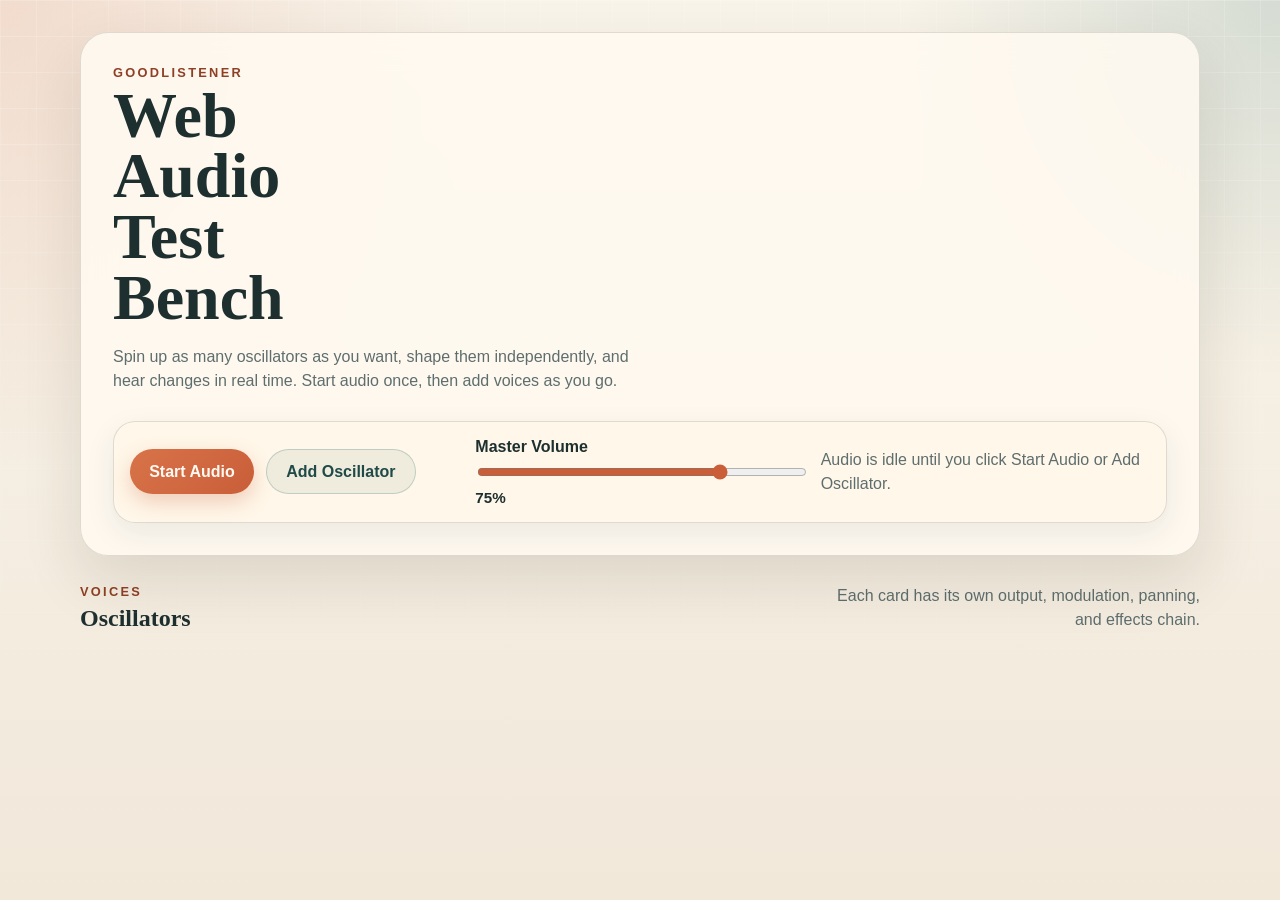
==== index.html @ a740b89d "initial test webaudio files" ====
<!DOCTYPE html>
<html lang="en">
<head>
  <meta charset="UTF-8">
  <meta name="viewport" content="width=device-width, initial-scale=1.0">
  <title>goodlistener | Web Audio Test Bench</title>
  <link rel="stylesheet" href="styles.css">
</head>
<body>
  <main class="page-shell">
    <section class="hero">
      <p class="eyebrow">goodlistener</p>
      <h1>Web Audio Test Bench</h1>
      <p class="hero-copy">
        Spin up as many oscillators as you want, shape them independently, and hear changes in real time.
        Start audio once, then add voices as you go.
      </p>

      <div class="global-panel">
        <div class="global-actions">
          <button id="start-audio" class="primary-button" type="button">Start Audio</button>
          <button id="add-oscillator" class="secondary-button" type="button">Add Oscillator</button>
        </div>

        <label class="global-control">
          <span>Master Volume</span>
          <input id="master-volume" type="range" min="0" max="1" step="0.01" value="0.75">
          <strong id="master-volume-value">75%</strong>
        </label>

        <p id="audio-status" class="status-text">
          Audio is idle until you click Start Audio or Add Oscillator.
        </p>
      </div>
    </section>

    <section class="oscillator-section">
      <div class="section-heading">
        <div>
          <p class="section-kicker">Voices</p>
          <h2>Oscillators</h2>
        </div>
        <p class="section-note">
          Each card has its own output, modulation, panning, and effects chain.
        </p>
      </div>

      <div id="oscillator-list" class="oscillator-list" aria-live="polite"></div>
    </section>
  </main>

  <template id="oscillator-template">
    <article class="oscillator-card">
      <div class="oscillator-header">
        <div>
          <p class="card-kicker">Signal Path</p>
          <h3 class="oscillator-title">Oscillator</h3>
        </div>
        <div class="oscillator-actions">
          <label class="toggle">
            <input data-control="active" type="checkbox">
            <span>On</span>
          </label>
          <button data-action="remove" class="ghost-button" type="button">Remove</button>
        </div>
      </div>

      <div class="control-grid">
        <label class="control">
          <span class="control-label">Waveform</span>
          <select data-control="waveform">
            <option value="sine">Sine</option>
            <option value="triangle">Triangle</option>
            <option value="square">Square</option>
            <option value="sawtooth">Sawtooth</option>
          </select>
        </label>

        <label class="control">
          <span class="control-label">Volume</span>
          <input data-control="volume" type="range" min="0" max="1" step="0.01" value="0.25">
          <strong data-value="volume">25%</strong>
        </label>

        <label class="control">
          <span class="control-label">Frequency</span>
          <input data-control="frequency" type="range" min="20" max="2000" step="1" value="220">
          <strong data-value="frequency">220 Hz</strong>
        </label>

        <label class="control">
          <span class="control-label">Detune</span>
          <input data-control="detune" type="range" min="-1200" max="1200" step="1" value="0">
          <strong data-value="detune">0 cents</strong>
        </label>

        <label class="control">
          <span class="control-label">Vibrato Depth</span>
          <input data-control="vibratoDepth" type="range" min="0" max="100" step="0.1" value="0">
          <strong data-value="vibratoDepth">0.0 Hz</strong>
        </label>

        <label class="control">
          <span class="control-label">Vibrato Speed</span>
          <input data-control="vibratoRate" type="range" min="0.1" max="20" step="0.1" value="5">
          <strong data-value="vibratoRate">5.0 Hz</strong>
        </label>

        <label class="control">
          <span class="control-label">Pan</span>
          <input data-control="pan" type="range" min="-1" max="1" step="0.01" value="0">
          <strong data-value="pan">Center</strong>
        </label>

        <label class="control">
          <span class="control-label">Filter Cutoff</span>
          <input data-control="filterCutoff" type="range" min="80" max="12000" step="1" value="12000">
          <strong data-value="filterCutoff">12000 Hz</strong>
        </label>

        <label class="control">
          <span class="control-label">Filter Resonance</span>
          <input data-control="filterQ" type="range" min="0.1" max="20" step="0.1" value="0.7">
          <strong data-value="filterQ">0.7 Q</strong>
        </label>

        <label class="control">
          <span class="control-label">Distortion</span>
          <input data-control="distortion" type="range" min="0" max="100" step="1" value="0">
          <strong data-value="distortion">0%</strong>
        </label>

        <label class="control">
          <span class="control-label">Delay Time</span>
          <input data-control="delayTime" type="range" min="0" max="0.8" step="0.01" value="0.18">
          <strong data-value="delayTime">0.18 s</strong>
        </label>

        <label class="control">
          <span class="control-label">Delay Mix</span>
          <input data-control="delayMix" type="range" min="0" max="1" step="0.01" value="0.12">
          <strong data-value="delayMix">12%</strong>
        </label>

        <label class="control">
          <span class="control-label">Delay Feedback</span>
          <input data-control="delayFeedback" type="range" min="0" max="0.9" step="0.01" value="0.2">
          <strong data-value="delayFeedback">20%</strong>
        </label>
      </div>
    </article>
  </template>

  <script src="audio-engine.js"></script>
  <script src="app.js"></script>
</body>
</html>
---- styles.css ----
:root {
  --bg: #f5efe3;
  --panel: rgba(255, 250, 241, 0.88);
  --panel-strong: rgba(255, 247, 234, 0.98);
  --ink: #1e2f2f;
  --muted: #5e6e6e;
  --accent: #c95e39;
  --accent-deep: #8f3f24;
  --border: rgba(30, 47, 47, 0.14);
  --shadow: 0 24px 60px rgba(50, 40, 23, 0.12);
}

* {
  box-sizing: border-box;
}

html,
body {
  margin: 0;
  min-height: 100%;
}

body {
  background:
    radial-gradient(circle at top left, rgba(201, 94, 57, 0.16), transparent 30%),
    radial-gradient(circle at top right, rgba(54, 112, 108, 0.18), transparent 24%),
    linear-gradient(180deg, #f9f4ea 0%, #f1e8da 100%);
  color: var(--ink);
  font-family: "Trebuchet MS", "Segoe UI", sans-serif;
}

body::before {
  content: "";
  position: fixed;
  inset: 0;
  pointer-events: none;
  background-image:
    linear-gradient(rgba(255, 255, 255, 0.25) 1px, transparent 1px),
    linear-gradient(90deg, rgba(255, 255, 255, 0.2) 1px, transparent 1px);
  background-size: 36px 36px;
  mask-image: linear-gradient(180deg, rgba(0, 0, 0, 0.8), transparent);
}

.page-shell {
  width: min(1120px, calc(100% - 2rem));
  margin: 0 auto;
  padding: 2rem 0 4rem;
}

.hero {
  padding: 2rem;
  border: 1px solid var(--border);
  border-radius: 28px;
  background: var(--panel);
  backdrop-filter: blur(16px);
  box-shadow: var(--shadow);
}

.eyebrow,
.section-kicker,
.card-kicker {
  margin: 0 0 0.35rem;
  font-size: 0.8rem;
  font-weight: 700;
  letter-spacing: 0.18em;
  text-transform: uppercase;
  color: var(--accent-deep);
}

.hero h1,
.section-heading h2,
.oscillator-title {
  margin: 0;
  font-family: Georgia, "Times New Roman", serif;
  font-weight: 700;
}

.hero h1 {
  font-size: clamp(2.4rem, 5vw, 4.8rem);
  line-height: 0.95;
  max-width: 9ch;
}

.hero-copy,
.section-note,
.status-text {
  color: var(--muted);
  line-height: 1.5;
}

.hero-copy {
  max-width: 58ch;
  margin: 1rem 0 0;
}

.global-panel,
.oscillator-card {
  border: 1px solid var(--border);
  background: var(--panel-strong);
  border-radius: 22px;
  box-shadow: 0 10px 30px rgba(30, 47, 47, 0.08);
}

.global-panel {
  margin-top: 1.75rem;
  padding: 1rem;
  display: grid;
  grid-template-columns: repeat(3, minmax(0, 1fr));
  gap: 1rem;
  align-items: center;
}

.global-actions {
  display: flex;
  flex-wrap: wrap;
  gap: 0.75rem;
}

.primary-button,
.secondary-button,
.ghost-button {
  appearance: none;
  border-radius: 999px;
  padding: 0.8rem 1.2rem;
  font: inherit;
  font-weight: 700;
  cursor: pointer;
  transition: transform 140ms ease, box-shadow 140ms ease, background 140ms ease;
}

.primary-button:hover,
.secondary-button:hover,
.ghost-button:hover {
  transform: translateY(-1px);
}

.primary-button {
  border: none;
  background: linear-gradient(135deg, #d87349 0%, #c95e39 100%);
  color: #fff9f2;
  box-shadow: 0 8px 20px rgba(201, 94, 57, 0.28);
}

.secondary-button {
  border: 1px solid rgba(54, 112, 108, 0.25);
  background: rgba(54, 112, 108, 0.08);
  color: #204a48;
}

.ghost-button {
  border: 1px solid rgba(30, 47, 47, 0.12);
  background: transparent;
  color: var(--ink);
}

.global-control,
.control {
  display: grid;
  gap: 0.4rem;
}

.global-control strong,
.control strong {
  font-size: 0.95rem;
}

.status-text {
  margin: 0;
}

.oscillator-section {
  margin-top: 1.75rem;
}

.section-heading {
  display: flex;
  justify-content: space-between;
  gap: 1rem;
  align-items: end;
}

.section-note {
  margin: 0;
  max-width: 42ch;
  text-align: right;
}

.oscillator-list {
  display: grid;
  gap: 1rem;
  margin-top: 1rem;
}

.oscillator-card {
  padding: 1rem;
}

.oscillator-header {
  display: flex;
  justify-content: space-between;
  gap: 1rem;
  align-items: start;
  margin-bottom: 1rem;
}

.oscillator-actions {
  display: flex;
  align-items: center;
  gap: 0.75rem;
}

.toggle {
  display: inline-flex;
  align-items: center;
  gap: 0.45rem;
  font-weight: 700;
}

.control-grid {
  display: grid;
  grid-template-columns: repeat(3, minmax(0, 1fr));
  gap: 0.9rem 1rem;
}

.control {
  padding: 0.8rem;
  border: 1px solid rgba(30, 47, 47, 0.08);
  border-radius: 18px;
  background: rgba(255, 255, 255, 0.5);
}

.control-label,
.global-control > span {
  font-weight: 700;
}

input[type="range"] {
  width: 100%;
  accent-color: var(--accent);
}

select {
  width: 100%;
  padding: 0.65rem 0.75rem;
  border-radius: 12px;
  border: 1px solid rgba(30, 47, 47, 0.15);
  background: #fffcf7;
  color: var(--ink);
  font: inherit;
}

@media (max-width: 900px) {
  .global-panel {
    grid-template-columns: 1fr;
  }

  .section-heading {
    flex-direction: column;
    align-items: start;
  }

  .section-note {
    text-align: left;
  }

  .control-grid {
    grid-template-columns: repeat(2, minmax(0, 1fr));
  }
}

@media (max-width: 640px) {
  .page-shell {
    width: min(100% - 1rem, 1120px);
    padding-top: 1rem;
  }

  .hero,
  .oscillator-card {
    border-radius: 22px;
  }

  .control-grid {
    grid-template-columns: 1fr;
  }

  .oscillator-header,
  .oscillator-actions {
    flex-direction: column;
    align-items: start;
  }
}
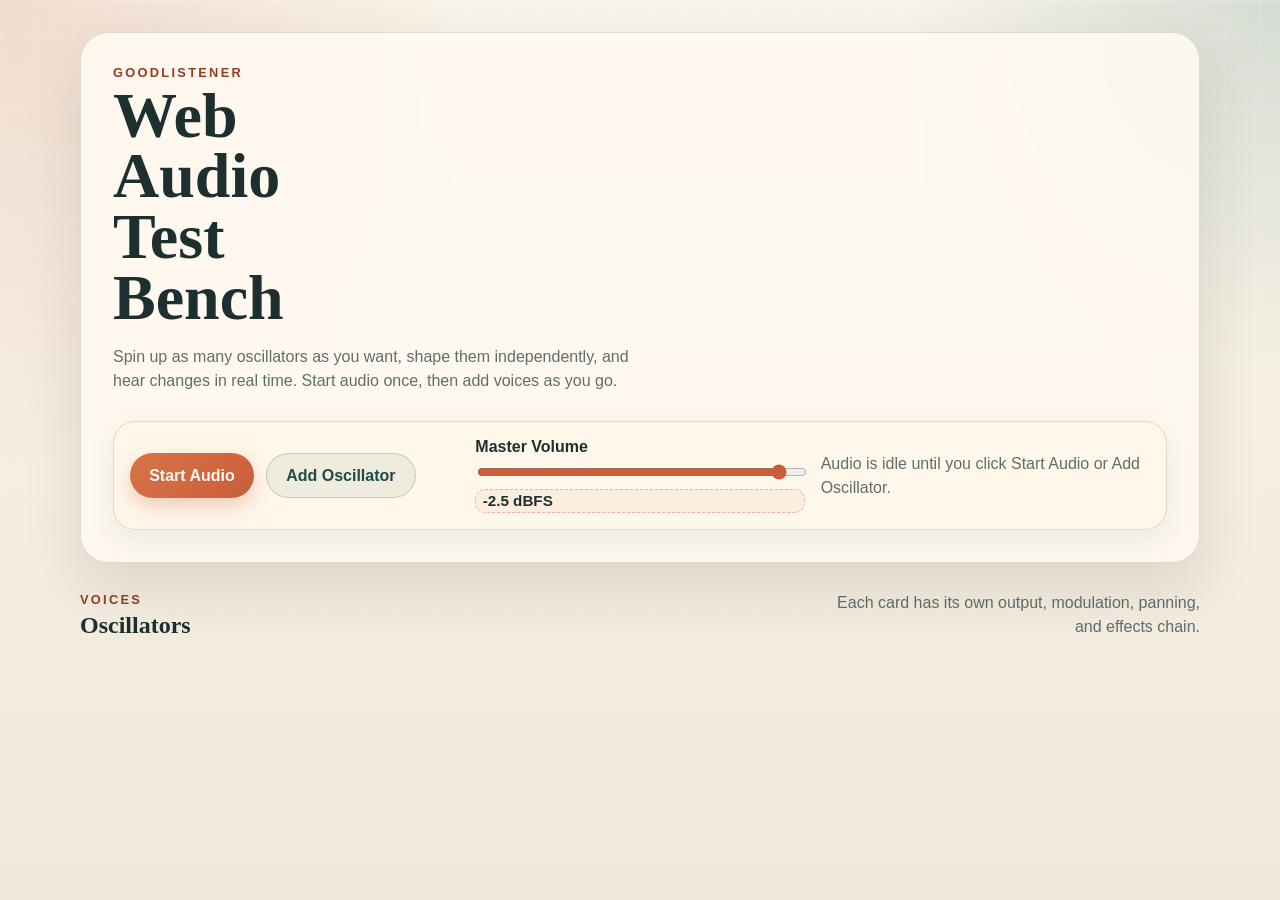
==== commit 51609db3: "switched to dbfs" ====
--- a/index.html
+++ b/index.html
@@ -24,8 +24,8 @@
 
         <label class="global-control">
           <span>Master Volume</span>
-          <input id="master-volume" type="range" min="0" max="1" step="0.01" value="0.75">
-          <strong id="master-volume-value">75%</strong>
+          <input id="master-volume" type="range" min="-40" max="0" step="0.1" value="-2.5">
+          <strong id="master-volume-value">-2.5 dBFS</strong>
         </label>
 
         <p id="audio-status" class="status-text">
@@ -78,8 +78,8 @@
 
         <label class="control">
           <span class="control-label">Volume</span>
-          <input data-control="volume" type="range" min="0" max="1" step="0.01" value="0.25">
-          <strong data-value="volume">25%</strong>
+          <input data-control="volume" type="range" min="-40" max="0" step="0.1" value="-12.0">
+          <strong data-value="volume">-12.0 dBFS</strong>
         </label>
 
         <label class="control">
--- a/styles.css
+++ b/styles.css
@@ -164,6 +164,39 @@
   font-size: 0.95rem;
 }
 
+.editable-value {
+  display: inline-block;
+  min-width: 5.5rem;
+  padding: 0.18rem 0.4rem;
+  border-radius: 10px;
+  cursor: text;
+  user-select: text;
+  border: 1px dashed rgba(201, 94, 57, 0.4);
+  background: rgba(201, 94, 57, 0.06);
+}
+
+.editable-value:focus {
+  outline: 2px solid rgba(201, 94, 57, 0.35);
+  outline-offset: 2px;
+}
+
+.editable-value.is-editing {
+  background: rgba(255, 255, 255, 0.92);
+  border-style: solid;
+}
+
+.value-editor {
+  width: 100%;
+  min-width: 0;
+  border: none;
+  padding: 0;
+  background: transparent;
+  color: inherit;
+  font: inherit;
+  font-weight: inherit;
+  outline: none;
+}
+
 .status-text {
   margin: 0;
 }
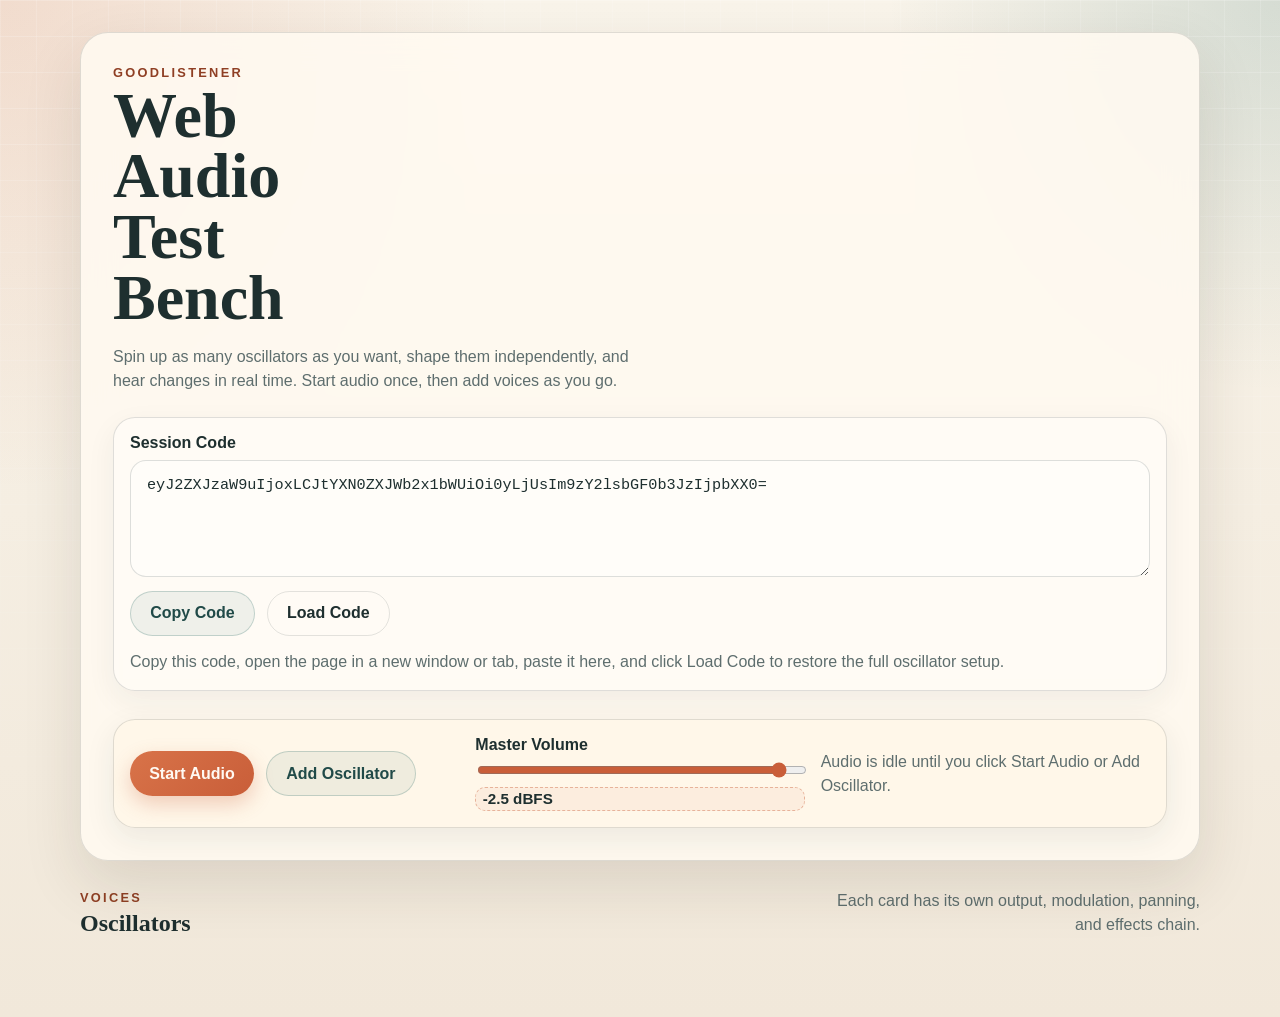
==== commit a231a09d: "added persistance code" ====
--- a/index.html
+++ b/index.html
@@ -15,6 +15,28 @@
         Spin up as many oscillators as you want, shape them independently, and hear changes in real time.
         Start audio once, then add voices as you go.
       </p>
+
+      <section class="state-panel" aria-label="State sharing">
+        <label class="state-control" for="state-code">
+          <span>Session Code</span>
+          <textarea
+            id="state-code"
+            class="state-code"
+            rows="4"
+            spellcheck="false"
+            placeholder="Your oscillator state code will appear here."
+          ></textarea>
+        </label>
+
+        <div class="state-actions">
+          <button id="copy-state" class="secondary-button" type="button">Copy Code</button>
+          <button id="load-state" class="ghost-button" type="button">Load Code</button>
+        </div>
+
+        <p class="state-note">
+          Copy this code, open the page in a new window or tab, paste it here, and click Load Code to restore the full oscillator setup.
+        </p>
+      </section>
 
       <div class="global-panel">
         <div class="global-actions">
--- a/styles.css
+++ b/styles.css
@@ -93,6 +93,49 @@
   margin: 1rem 0 0;
 }
 
+.state-panel {
+  margin-top: 1.5rem;
+  padding: 1rem;
+  border: 1px solid var(--border);
+  border-radius: 22px;
+  background: rgba(255, 252, 247, 0.78);
+  box-shadow: 0 10px 30px rgba(30, 47, 47, 0.06);
+}
+
+.state-control {
+  display: grid;
+  gap: 0.5rem;
+}
+
+.state-control > span {
+  font-weight: 700;
+}
+
+.state-code {
+  width: 100%;
+  min-height: 6.5rem;
+  resize: vertical;
+  padding: 0.85rem 1rem;
+  border: 1px solid rgba(30, 47, 47, 0.15);
+  border-radius: 16px;
+  background: #fffdf9;
+  color: var(--ink);
+  font: 0.95rem/1.45 Consolas, "Courier New", monospace;
+}
+
+.state-actions {
+  display: flex;
+  flex-wrap: wrap;
+  gap: 0.75rem;
+  margin-top: 0.85rem;
+}
+
+.state-note {
+  margin: 0.85rem 0 0;
+  color: var(--muted);
+  line-height: 1.5;
+}
+
 .global-panel,
 .oscillator-card {
   border: 1px solid var(--border);
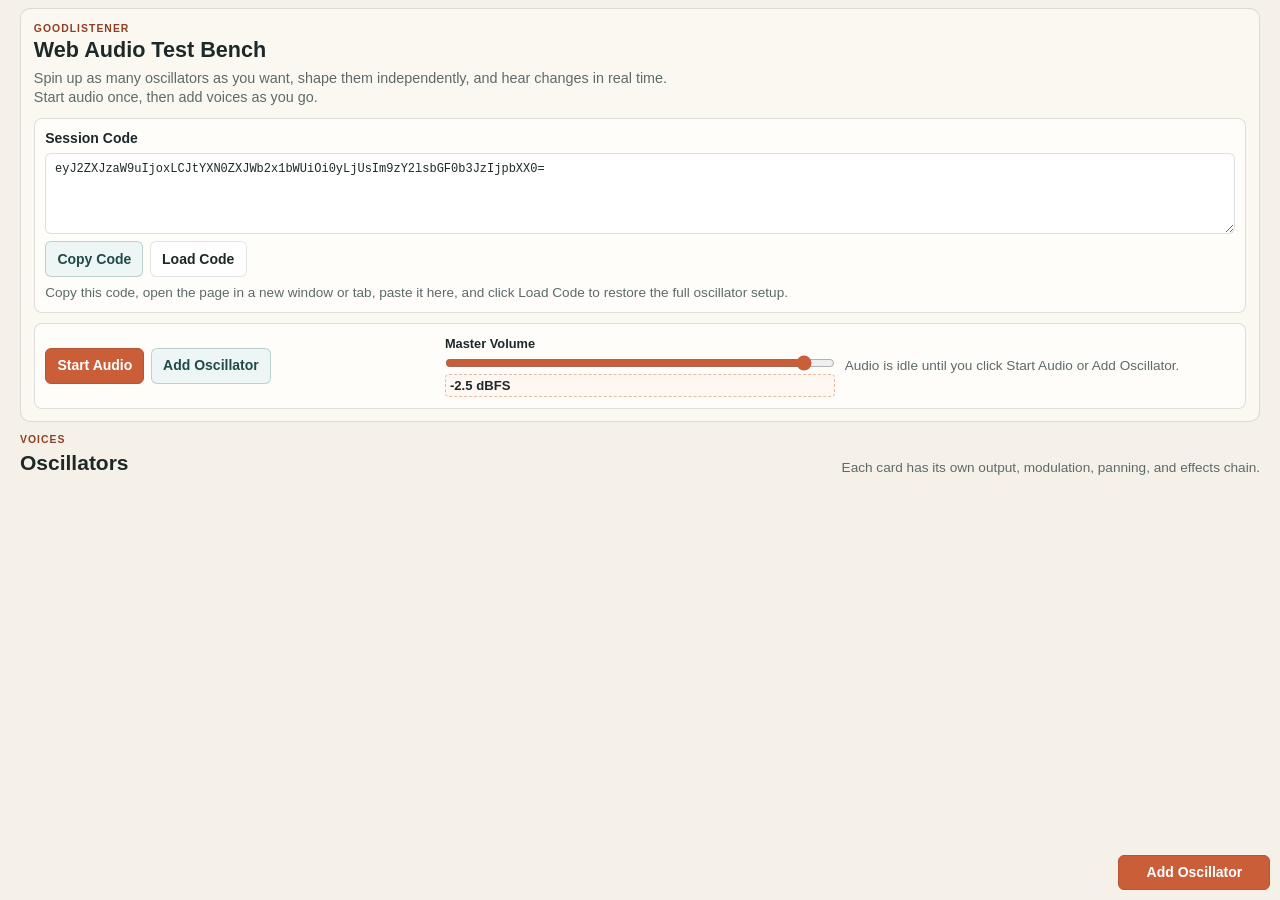
==== commit 88a7343e: "added UI at the bottom to add oscillator" ====
--- a/index.html
+++ b/index.html
@@ -71,6 +71,12 @@
     </section>
   </main>
 
+  <div class="floating-add-wrap">
+    <button id="add-oscillator-floating" class="primary-button floating-add-button" type="button">
+      Add Oscillator
+    </button>
+  </div>
+
   <template id="oscillator-template">
     <article class="oscillator-card">
       <div class="oscillator-header">
@@ -106,7 +112,7 @@
 
         <label class="control">
           <span class="control-label">Frequency</span>
-          <input data-control="frequency" type="range" min="20" max="2000" step="1" value="220">
+          <input data-control="frequency" type="range" min="0" max="1" step="0.001" value="0.3471">
           <strong data-value="frequency">220 Hz</strong>
         </label>
 
@@ -136,7 +142,7 @@
 
         <label class="control">
           <span class="control-label">Filter Cutoff</span>
-          <input data-control="filterCutoff" type="range" min="80" max="12000" step="1" value="12000">
+          <input data-control="filterCutoff" type="range" min="0" max="1" step="0.001" value="1">
           <strong data-value="filterCutoff">12000 Hz</strong>
         </label>
 
--- a/styles.css
+++ b/styles.css
@@ -1,13 +1,12 @@
 :root {
-  --bg: #f5efe3;
-  --panel: rgba(255, 250, 241, 0.88);
-  --panel-strong: rgba(255, 247, 234, 0.98);
-  --ink: #1e2f2f;
-  --muted: #5e6e6e;
+  --bg: #f5f1e8;
+  --panel: #fbf8f1;
+  --panel-strong: #fffdfa;
+  --ink: #1d2929;
+  --muted: #5d6a6a;
   --accent: #c95e39;
   --accent-deep: #8f3f24;
-  --border: rgba(30, 47, 47, 0.14);
-  --shadow: 0 24px 60px rgba(50, 40, 23, 0.12);
+  --border: rgba(29, 41, 41, 0.14);
 }
 
 * {
@@ -21,48 +20,31 @@
 }
 
 body {
-  background:
-    radial-gradient(circle at top left, rgba(201, 94, 57, 0.16), transparent 30%),
-    radial-gradient(circle at top right, rgba(54, 112, 108, 0.18), transparent 24%),
-    linear-gradient(180deg, #f9f4ea 0%, #f1e8da 100%);
+  background: var(--bg);
   color: var(--ink);
-  font-family: "Trebuchet MS", "Segoe UI", sans-serif;
-}
-
-body::before {
-  content: "";
-  position: fixed;
-  inset: 0;
-  pointer-events: none;
-  background-image:
-    linear-gradient(rgba(255, 255, 255, 0.25) 1px, transparent 1px),
-    linear-gradient(90deg, rgba(255, 255, 255, 0.2) 1px, transparent 1px);
-  background-size: 36px 36px;
-  mask-image: linear-gradient(180deg, rgba(0, 0, 0, 0.8), transparent);
+  font: 14px/1.35 "Segoe UI", Tahoma, sans-serif;
 }
 
 .page-shell {
-  width: min(1120px, calc(100% - 2rem));
+  width: min(1240px, calc(100% - 1rem));
   margin: 0 auto;
-  padding: 2rem 0 4rem;
+  padding: 0.5rem 0 4.5rem;
 }
 
 .hero {
-  padding: 2rem;
+  padding: 0.8rem;
   border: 1px solid var(--border);
-  border-radius: 28px;
+  border-radius: 10px;
   background: var(--panel);
-  backdrop-filter: blur(16px);
-  box-shadow: var(--shadow);
 }
 
 .eyebrow,
 .section-kicker,
 .card-kicker {
-  margin: 0 0 0.35rem;
-  font-size: 0.8rem;
-  font-weight: 700;
-  letter-spacing: 0.18em;
+  margin: 0 0 0.15rem;
+  font-size: 0.65rem;
+  font-weight: 700;
+  letter-spacing: 0.1em;
   text-transform: uppercase;
   color: var(--accent-deep);
 }
@@ -71,40 +53,39 @@
 .section-heading h2,
 .oscillator-title {
   margin: 0;
-  font-family: Georgia, "Times New Roman", serif;
   font-weight: 700;
 }
 
 .hero h1 {
-  font-size: clamp(2.4rem, 5vw, 4.8rem);
-  line-height: 0.95;
-  max-width: 9ch;
+  font-size: 1.35rem;
+  line-height: 1.15;
+  max-width: none;
 }
 
 .hero-copy,
 .section-note,
 .status-text {
   color: var(--muted);
-  line-height: 1.5;
+  line-height: 1.35;
 }
 
 .hero-copy {
-  max-width: 58ch;
-  margin: 1rem 0 0;
+  max-width: 80ch;
+  margin: 0.35rem 0 0;
+  font-size: 0.9rem;
 }
 
 .state-panel {
-  margin-top: 1.5rem;
-  padding: 1rem;
+  margin-top: 0.65rem;
+  padding: 0.65rem;
   border: 1px solid var(--border);
-  border-radius: 22px;
-  background: rgba(255, 252, 247, 0.78);
-  box-shadow: 0 10px 30px rgba(30, 47, 47, 0.06);
+  border-radius: 8px;
+  background: var(--panel-strong);
 }
 
 .state-control {
   display: grid;
-  gap: 0.5rem;
+  gap: 0.3rem;
 }
 
 .state-control > span {
@@ -113,118 +94,110 @@
 
 .state-code {
   width: 100%;
-  min-height: 6.5rem;
+  min-height: 4.5rem;
   resize: vertical;
-  padding: 0.85rem 1rem;
+  padding: 0.45rem 0.55rem;
   border: 1px solid rgba(30, 47, 47, 0.15);
-  border-radius: 16px;
-  background: #fffdf9;
+  border-radius: 6px;
+  background: #fff;
   color: var(--ink);
-  font: 0.95rem/1.45 Consolas, "Courier New", monospace;
+  font: 12px/1.35 Consolas, "Courier New", monospace;
 }
 
 .state-actions {
   display: flex;
   flex-wrap: wrap;
-  gap: 0.75rem;
-  margin-top: 0.85rem;
+  gap: 0.4rem;
+  margin-top: 0.45rem;
 }
 
 .state-note {
-  margin: 0.85rem 0 0;
+  margin: 0.45rem 0 0;
   color: var(--muted);
-  line-height: 1.5;
+  line-height: 1.3;
+  font-size: 0.85rem;
 }
 
 .global-panel,
 .oscillator-card {
   border: 1px solid var(--border);
   background: var(--panel-strong);
-  border-radius: 22px;
-  box-shadow: 0 10px 30px rgba(30, 47, 47, 0.08);
+  border-radius: 8px;
 }
 
 .global-panel {
-  margin-top: 1.75rem;
-  padding: 1rem;
+  margin-top: 0.65rem;
+  padding: 0.65rem;
   display: grid;
   grid-template-columns: repeat(3, minmax(0, 1fr));
-  gap: 1rem;
+  gap: 0.6rem;
   align-items: center;
 }
 
 .global-actions {
   display: flex;
   flex-wrap: wrap;
-  gap: 0.75rem;
+  gap: 0.4rem;
 }
 
 .primary-button,
 .secondary-button,
 .ghost-button {
   appearance: none;
-  border-radius: 999px;
-  padding: 0.8rem 1.2rem;
+  border-radius: 6px;
+  padding: 0.45rem 0.7rem;
   font: inherit;
   font-weight: 700;
   cursor: pointer;
-  transition: transform 140ms ease, box-shadow 140ms ease, background 140ms ease;
-}
-
-.primary-button:hover,
-.secondary-button:hover,
-.ghost-button:hover {
-  transform: translateY(-1px);
 }
 
 .primary-button {
-  border: none;
-  background: linear-gradient(135deg, #d87349 0%, #c95e39 100%);
-  color: #fff9f2;
-  box-shadow: 0 8px 20px rgba(201, 94, 57, 0.28);
+  border: 1px solid #b45533;
+  background: var(--accent);
+  color: #fff;
 }
 
 .secondary-button {
-  border: 1px solid rgba(54, 112, 108, 0.25);
-  background: rgba(54, 112, 108, 0.08);
+  border: 1px solid rgba(54, 112, 108, 0.28);
+  background: #edf6f5;
   color: #204a48;
 }
 
 .ghost-button {
   border: 1px solid rgba(30, 47, 47, 0.12);
-  background: transparent;
+  background: #fff;
   color: var(--ink);
 }
 
 .global-control,
 .control {
   display: grid;
-  gap: 0.4rem;
+  gap: 0.2rem;
 }
 
 .global-control strong,
 .control strong {
-  font-size: 0.95rem;
+  font-size: 0.82rem;
 }
 
 .editable-value {
   display: inline-block;
-  min-width: 5.5rem;
-  padding: 0.18rem 0.4rem;
-  border-radius: 10px;
+  min-width: 4.6rem;
+  padding: 0.1rem 0.25rem;
+  border-radius: 4px;
   cursor: text;
   user-select: text;
   border: 1px dashed rgba(201, 94, 57, 0.4);
-  background: rgba(201, 94, 57, 0.06);
+  background: #fff7f2;
 }
 
 .editable-value:focus {
-  outline: 2px solid rgba(201, 94, 57, 0.35);
-  outline-offset: 2px;
+  outline: 1px solid rgba(201, 94, 57, 0.45);
+  outline-offset: 1px;
 }
 
 .editable-value.is-editing {
-  background: rgba(255, 255, 255, 0.92);
+  background: #fff;
   border-style: solid;
 }
 
@@ -242,87 +215,102 @@
 
 .status-text {
   margin: 0;
+  font-size: 0.85rem;
 }
 
 .oscillator-section {
-  margin-top: 1.75rem;
+  margin-top: 0.65rem;
 }
 
 .section-heading {
   display: flex;
   justify-content: space-between;
-  gap: 1rem;
+  gap: 0.6rem;
   align-items: end;
 }
 
 .section-note {
   margin: 0;
-  max-width: 42ch;
+  max-width: 56ch;
   text-align: right;
+  font-size: 0.85rem;
 }
 
 .oscillator-list {
   display: grid;
-  gap: 1rem;
-  margin-top: 1rem;
+  gap: 0.45rem;
+  margin-top: 0.45rem;
 }
 
 .oscillator-card {
-  padding: 1rem;
+  padding: 0.55rem;
 }
 
 .oscillator-header {
   display: flex;
   justify-content: space-between;
-  gap: 1rem;
+  gap: 0.5rem;
   align-items: start;
-  margin-bottom: 1rem;
+  margin-bottom: 0.45rem;
 }
 
 .oscillator-actions {
   display: flex;
   align-items: center;
-  gap: 0.75rem;
+  gap: 0.45rem;
 }
 
 .toggle {
   display: inline-flex;
   align-items: center;
-  gap: 0.45rem;
+  gap: 0.3rem;
   font-weight: 700;
 }
 
 .control-grid {
   display: grid;
-  grid-template-columns: repeat(3, minmax(0, 1fr));
-  gap: 0.9rem 1rem;
+  grid-template-columns: repeat(4, minmax(0, 1fr));
+  gap: 0.35rem;
 }
 
 .control {
-  padding: 0.8rem;
+  padding: 0.35rem 0.4rem;
   border: 1px solid rgba(30, 47, 47, 0.08);
-  border-radius: 18px;
-  background: rgba(255, 255, 255, 0.5);
+  border-radius: 6px;
+  background: #fff;
 }
 
 .control-label,
 .global-control > span {
   font-weight: 700;
+  font-size: 0.8rem;
 }
 
 input[type="range"] {
   width: 100%;
   accent-color: var(--accent);
+  margin: 0;
 }
 
 select {
   width: 100%;
-  padding: 0.65rem 0.75rem;
-  border-radius: 12px;
+  padding: 0.3rem 0.4rem;
+  border-radius: 4px;
   border: 1px solid rgba(30, 47, 47, 0.15);
-  background: #fffcf7;
+  background: #fff;
   color: var(--ink);
   font: inherit;
+}
+
+.floating-add-wrap {
+  position: fixed;
+  right: 0.6rem;
+  bottom: 0.6rem;
+  z-index: 20;
+}
+
+.floating-add-button {
+  min-width: 9.5rem;
 }
 
 @media (max-width: 900px) {
@@ -340,23 +328,23 @@
   }
 
   .control-grid {
-    grid-template-columns: repeat(2, minmax(0, 1fr));
+    grid-template-columns: repeat(3, minmax(0, 1fr));
   }
 }
 
 @media (max-width: 640px) {
   .page-shell {
-    width: min(100% - 1rem, 1120px);
-    padding-top: 1rem;
+    width: min(100% - 0.5rem, 1240px);
+    padding-top: 0.25rem;
   }
 
   .hero,
   .oscillator-card {
-    border-radius: 22px;
+    border-radius: 8px;
   }
 
   .control-grid {
-    grid-template-columns: 1fr;
+    grid-template-columns: repeat(2, minmax(0, 1fr));
   }
 
   .oscillator-header,
@@ -364,4 +352,14 @@
     flex-direction: column;
     align-items: start;
   }
-}
+
+  .floating-add-wrap {
+    left: 0.5rem;
+    right: 0.5rem;
+    bottom: 0.5rem;
+  }
+
+  .floating-add-button {
+    width: 100%;
+  }
+}
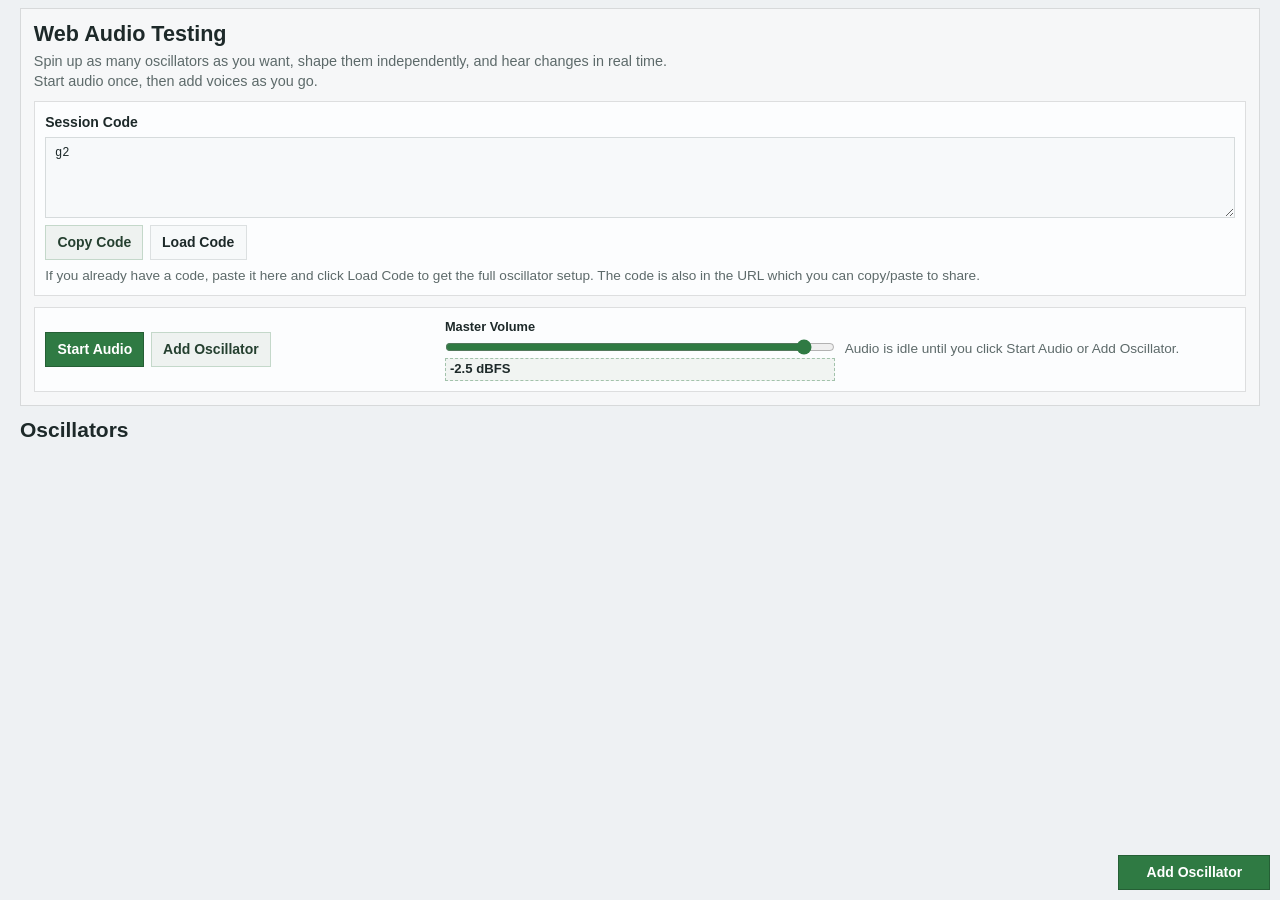
==== commit fa19da5e: "clean up synthesizer" ====
--- a/index.html
+++ b/index.html
@@ -4,13 +4,12 @@
   <meta charset="UTF-8">
   <meta name="viewport" content="width=device-width, initial-scale=1.0">
   <title>goodlistener | Web Audio Test Bench</title>
-  <link rel="stylesheet" href="styles.css">
+  <link rel="stylesheet" href="styles.css?v=2">
 </head>
 <body>
   <main class="page-shell">
     <section class="hero">
-      <p class="eyebrow">goodlistener</p>
-      <h1>Web Audio Test Bench</h1>
+      <h1>Web Audio Testing</h1>
       <p class="hero-copy">
         Spin up as many oscillators as you want, shape them independently, and hear changes in real time.
         Start audio once, then add voices as you go.
@@ -24,7 +23,7 @@
             class="state-code"
             rows="4"
             spellcheck="false"
-            placeholder="Your oscillator state code will appear here."
+            placeholder="Your URL-safe oscillator state code will appear here."
           ></textarea>
         </label>
 
@@ -34,7 +33,7 @@
         </div>
 
         <p class="state-note">
-          Copy this code, open the page in a new window or tab, paste it here, and click Load Code to restore the full oscillator setup.
+           If you already have a code, paste it here and click Load Code to get the full oscillator setup. The code is also in the URL which you can copy/paste to share.
         </p>
       </section>
 
@@ -59,12 +58,8 @@
     <section class="oscillator-section">
       <div class="section-heading">
         <div>
-          <p class="section-kicker">Voices</p>
           <h2>Oscillators</h2>
         </div>
-        <p class="section-note">
-          Each card has its own output, modulation, panning, and effects chain.
-        </p>
       </div>
 
       <div id="oscillator-list" class="oscillator-list" aria-live="polite"></div>
@@ -81,7 +76,6 @@
     <article class="oscillator-card">
       <div class="oscillator-header">
         <div>
-          <p class="card-kicker">Signal Path</p>
           <h3 class="oscillator-title">Oscillator</h3>
         </div>
         <div class="oscillator-actions">
@@ -179,7 +173,7 @@
     </article>
   </template>
 
-  <script src="audio-engine.js"></script>
-  <script src="app.js"></script>
+  <script src="audio-engine.js?v=2"></script>
+  <script src="app.js?v=2"></script>
 </body>
 </html>
--- a/styles.css
+++ b/styles.css
@@ -1,11 +1,11 @@
 :root {
-  --bg: #f5f1e8;
-  --panel: #fbf8f1;
-  --panel-strong: #fffdfa;
+  --bg: #eef1f3;
+  --panel: #f6f7f8;
+  --panel-strong: #fcfdfe;
   --ink: #1d2929;
   --muted: #5d6a6a;
-  --accent: #c95e39;
-  --accent-deep: #8f3f24;
+  --accent: #2f7a43;
+  --accent-deep: #1f542d;
   --border: rgba(29, 41, 41, 0.14);
 }
 
@@ -34,7 +34,7 @@
 .hero {
   padding: 0.8rem;
   border: 1px solid var(--border);
-  border-radius: 10px;
+  border-radius: 0;
   background: var(--panel);
 }
 
@@ -79,7 +79,7 @@
   margin-top: 0.65rem;
   padding: 0.65rem;
   border: 1px solid var(--border);
-  border-radius: 8px;
+  border-radius: 0;
   background: var(--panel-strong);
 }
 
@@ -98,8 +98,8 @@
   resize: vertical;
   padding: 0.45rem 0.55rem;
   border: 1px solid rgba(30, 47, 47, 0.15);
-  border-radius: 6px;
-  background: #fff;
+  border-radius: 0;
+  background: #f7f9fa;
   color: var(--ink);
   font: 12px/1.35 Consolas, "Courier New", monospace;
 }
@@ -122,7 +122,7 @@
 .oscillator-card {
   border: 1px solid var(--border);
   background: var(--panel-strong);
-  border-radius: 8px;
+  border-radius: 0;
 }
 
 .global-panel {
@@ -144,7 +144,7 @@
 .secondary-button,
 .ghost-button {
   appearance: none;
-  border-radius: 6px;
+  border-radius: 0;
   padding: 0.45rem 0.7rem;
   font: inherit;
   font-weight: 700;
@@ -152,20 +152,20 @@
 }
 
 .primary-button {
-  border: 1px solid #b45533;
+  border: 1px solid #255f35;
   background: var(--accent);
   color: #fff;
 }
 
 .secondary-button {
-  border: 1px solid rgba(54, 112, 108, 0.28);
-  background: #edf6f5;
-  color: #204a48;
+  border: 1px solid rgba(47, 122, 67, 0.22);
+  background: #eef2f0;
+  color: #254030;
 }
 
 .ghost-button {
   border: 1px solid rgba(30, 47, 47, 0.12);
-  background: #fff;
+  background: #f7f9fa;
   color: var(--ink);
 }
 
@@ -184,20 +184,20 @@
   display: inline-block;
   min-width: 4.6rem;
   padding: 0.1rem 0.25rem;
-  border-radius: 4px;
+  border-radius: 0;
   cursor: text;
   user-select: text;
-  border: 1px dashed rgba(201, 94, 57, 0.4);
-  background: #fff7f2;
+  border: 1px dashed rgba(47, 122, 67, 0.4);
+  background: #f1f4f2;
 }
 
 .editable-value:focus {
-  outline: 1px solid rgba(201, 94, 57, 0.45);
+  outline: 1px solid rgba(47, 122, 67, 0.45);
   outline-offset: 1px;
 }
 
 .editable-value.is-editing {
-  background: #fff;
+  background: #f7f9fa;
   border-style: solid;
 }
 
@@ -276,8 +276,8 @@
 .control {
   padding: 0.35rem 0.4rem;
   border: 1px solid rgba(30, 47, 47, 0.08);
-  border-radius: 6px;
-  background: #fff;
+  border-radius: 0;
+  background: #f7f9fa;
 }
 
 .control-label,
@@ -295,9 +295,9 @@
 select {
   width: 100%;
   padding: 0.3rem 0.4rem;
-  border-radius: 4px;
+  border-radius: 0;
   border: 1px solid rgba(30, 47, 47, 0.15);
-  background: #fff;
+  background: #f7f9fa;
   color: var(--ink);
   font: inherit;
 }
@@ -338,11 +338,6 @@
     padding-top: 0.25rem;
   }
 
-  .hero,
-  .oscillator-card {
-    border-radius: 8px;
-  }
-
   .control-grid {
     grid-template-columns: repeat(2, minmax(0, 1fr));
   }
